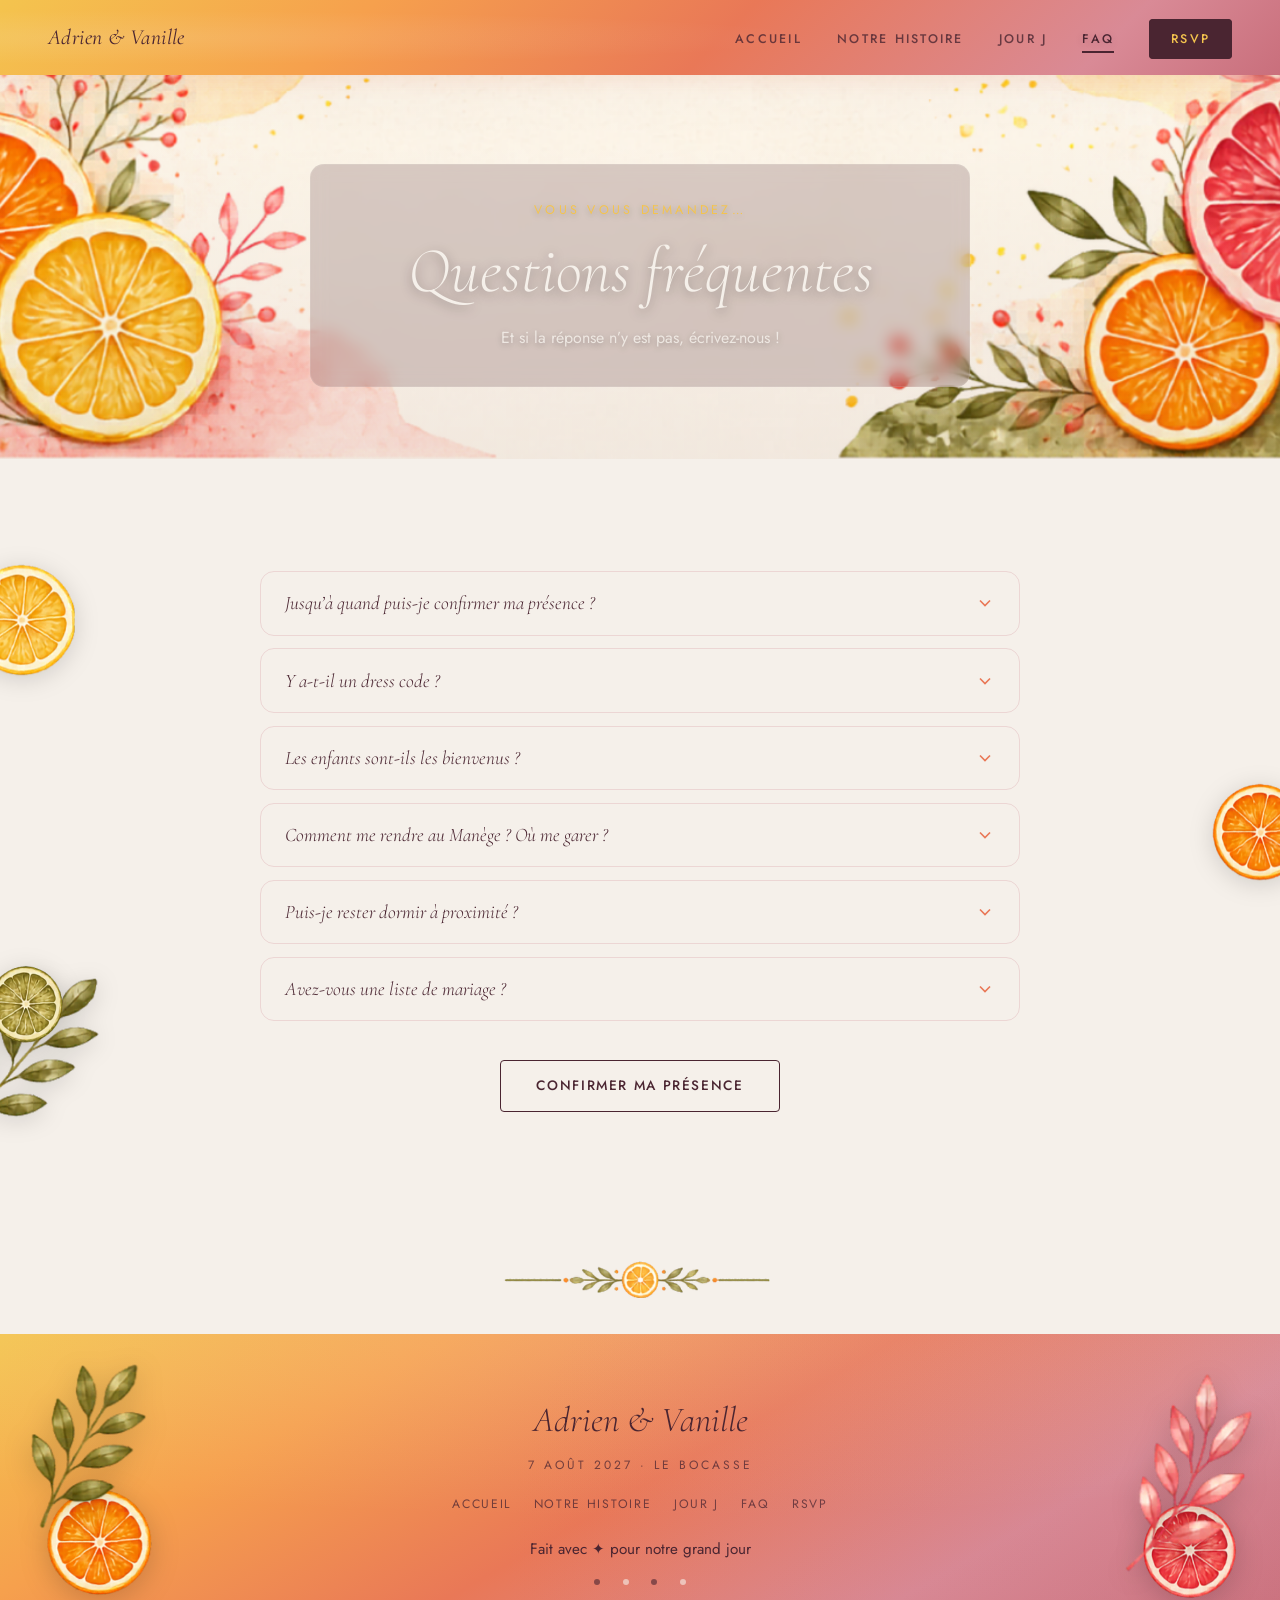
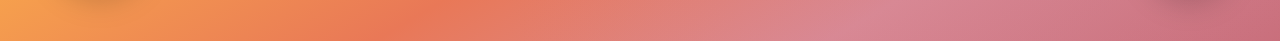
==== Front/HTML/faq.html @ df27eca5 "first commit" ====
<!DOCTYPE html>
<html lang="fr">
<head>
  <meta charset="UTF-8">
  <meta name="viewport" content="width=device-width, initial-scale=1.0">
  <title>FAQ — Adrien & Vanille</title>
  <meta name="description" content="Les réponses à vos questions sur le mariage d'Adrien & Vanille.">
  <link rel="icon" href="data:image/svg+xml,%3Csvg xmlns='http://www.w3.org/2000/svg' viewBox='0 0 32 32'%3E%3Ctext y='26' font-size='26'%3E%F0%9F%8D%8A%3C/text%3E%3C/svg%3E">
  <link rel="preconnect" href="https://fonts.googleapis.com">
  <link rel="preconnect" href="https://fonts.gstatic.com" crossorigin>
  <link href="https://fonts.googleapis.com/css2?family=Cormorant+Garamond:ital,wght@0,300;0,400;1,300;1,400;1,600&family=Jost:wght@300;400;500&display=swap" rel="stylesheet">
  <link rel="stylesheet" href="../CSS/style.css">
</head>
<body>

  <nav class="nav" id="nav">
    <a class="nav__brand" href="Index.html">Adrien <span class="amp">&amp;</span> Vanille</a>
    <ul class="nav__list">
      <li><a class="nav__link" href="Index.html">Accueil</a></li>
      <li><a class="nav__link" href="histoire.html">Notre histoire</a></li>
      <li><a class="nav__link" href="infos.html">Jour J</a></li>
      <li><a class="nav__link active" href="faq.html">FAQ</a></li>
      <li><a class="nav__link nav__cta" href="rsvp.html">RSVP</a></li>
    </ul>
    <button class="nav__hamburger" id="hamburger" aria-label="Menu" aria-expanded="false"><span></span><span></span><span></span></button>
  </nav>
  <ul class="nav__mobile" id="nav-mobile">
    <li><a class="nav__link" href="Index.html">Accueil</a></li>
    <li><a class="nav__link" href="histoire.html">Notre histoire</a></li>
    <li><a class="nav__link" href="infos.html">Jour J</a></li>
    <li><a class="nav__link" href="faq.html">FAQ</a></li>
    <li><a class="nav__link" href="rsvp.html">RSVP</a></li>
  </ul>

  <header class="pagehero">
    <div class="citrus-bg" aria-hidden="true">
      <div class="citrus citrus--1"></div><div class="citrus citrus--2"></div>
      <div class="citrus citrus--3"></div><div class="citrus citrus--4"></div><div class="citrus citrus--5"></div>
      <svg class="slice slice--a" viewBox="0 0 120 120" fill="none">
        <circle cx="60" cy="60" r="58" stroke="#F4C44E" stroke-width="2"/><circle cx="60" cy="60" r="40" stroke="#F4C44E" stroke-width="1.5" stroke-dasharray="4 4"/>
        <circle cx="60" cy="60" r="12" stroke="#F6A04D" stroke-width="2"/><line x1="60" y1="2" x2="60" y2="118" stroke="#F4C44E" stroke-width="1.5"/>
        <line x1="2" y1="60" x2="118" y2="60" stroke="#F4C44E" stroke-width="1.5"/>
      </svg>
      <svg class="slice slice--b" viewBox="0 0 100 100" fill="none">
        <circle cx="50" cy="50" r="48" stroke="#E97857" stroke-width="2"/><circle cx="50" cy="50" r="32" stroke="#E97857" stroke-width="1.5" stroke-dasharray="3 3"/>
        <circle cx="50" cy="50" r="10" stroke="#D98A96" stroke-width="2"/>
      </svg>
    </div>
    <div class="pagehero__inner">
      <span class="pagehero__eyebrow">Vous vous demandez…</span>
      <h1 class="pagehero__title">Questions fréquentes</h1>
      <p class="pagehero__lead">Et si la réponse n’y est pas, écrivez-nous !</p>
    </div>
  </header>

  <section class="section faq">
    <img class="deco-png deco-agrume-jaune-faq" data-speed="0.08" src="../../Backend/images/agrume-jaune.png" alt="" aria-hidden="true" loading="lazy">
    <img class="deco-png deco-faq-orange" data-speed="0.07" src="../../Backend/images/agrume-orange.png" alt="" aria-hidden="true" loading="lazy">
    <img class="deco-png sway deco-faq-branche-verte" data-speed="0.05" src="../../Backend/images/grande-branche-verte.png" alt="" aria-hidden="true" loading="lazy">
    <img class="deco-png deco-faq-vert" data-speed="0.09" src="../../Backend/images/agrume-vert.png" alt="" aria-hidden="true" loading="lazy">
    <div class="container">
      <div class="faq-list reveal">

        <div class="faq-item">
          <button class="faq-question" aria-expanded="false">Jusqu’à quand puis-je confirmer ma présence ?
            <svg class="faq-arrow" viewBox="0 0 24 24" fill="none" stroke="currentColor" stroke-width="2"><path d="m6 9 6 6 6-6"/></svg></button>
          <div class="faq-answer"><div class="faq-answer__inner">Merci de répondre via la page RSVP avant le <strong>1ᵉʳ mai 2027</strong>. Cela nous aide énormément pour le traiteur et le plan de table.</div></div>
        </div>

        <div class="faq-item">
          <button class="faq-question" aria-expanded="false">Y a-t-il un dress code ?
            <svg class="faq-arrow" viewBox="0 0 24 24" fill="none" stroke="currentColor" stroke-width="2"><path d="m6 9 6 6 6-6"/></svg></button>
          <div class="faq-answer"><div class="faq-answer__inner">Pas de dress code imposé : habillez-vous comme vous le sentez ! Une partie de la journée se passe en extérieur, donc pensez à des chaussures confortables.</div></div>
        </div>

        <div class="faq-item">
          <button class="faq-question" aria-expanded="false">Les enfants sont-ils les bienvenus ?
            <svg class="faq-arrow" viewBox="0 0 24 24" fill="none" stroke="currentColor" stroke-width="2"><path d="m6 9 6 6 6-6"/></svg></button>
          <div class="faq-answer"><div class="faq-answer__inner">Les enfants sont acceptés, mais nous conseillons aux parents de venir sans eux pour profiter pleinement de la journée — elle sera longue et la soirée se prolongera tard. C’est vous qui décidez : si vous les emmenez, indiquez simplement leur nombre dans le formulaire RSVP.</div></div>
        </div>

        <div class="faq-item">
          <button class="faq-question" aria-expanded="false">Comment me rendre au Manège ? Où me garer ?
            <svg class="faq-arrow" viewBox="0 0 24 24" fill="none" stroke="currentColor" stroke-width="2"><path d="m6 9 6 6 6-6"/></svg></button>
          <div class="faq-answer"><div class="faq-answer__inner">Le Manège se trouve au 321 route de Bosc-Grimont, Le Valmartin, 76690 Le Bocasse, à ~25 min de Rouen. À votre arrivée, empruntez bien l’entrée du Manège, sur la droite juste après le panneau de la grange. Parking gratuit sur place — plus de détails sur la page Jour J.</div></div>
        </div>

        <div class="faq-item">
          <button class="faq-question" aria-expanded="false">Puis-je rester dormir à proximité ?
            <svg class="faq-arrow" viewBox="0 0 24 24" fill="none" stroke="currentColor" stroke-width="2"><path d="m6 9 6 6 6-6"/></svg></button>
          <div class="faq-answer"><div class="faq-answer__inner">Oui. Nous présélectionnons plusieurs hébergements proches, à tous les budgets. La liste vous sera transmise après votre confirmation.</div></div>
        </div>

        <div class="faq-item">
          <button class="faq-question" aria-expanded="false">Avez-vous une liste de mariage ?
            <svg class="faq-arrow" viewBox="0 0 24 24" fill="none" stroke="currentColor" stroke-width="2"><path d="m6 9 6 6 6-6"/></svg></button>
          <div class="faq-answer"><div class="faq-answer__inner">Votre présence est notre plus beau cadeau. Pour celles et ceux qui souhaitent nous gâter, une urne sera présente le jour J — elle nous aidera à financer notre voyage de noces, dont la destination reste à choisir !</div></div>
        </div>

      </div>

      <div class="center reveal" style="margin-top:2.4rem">
        <a class="btn btn--dark" href="rsvp.html">Confirmer ma présence</a>
      </div>
    </div>
  </section>

    <div class="deco-separateur-wrap" aria-hidden="true">
    <img class="deco-separateur" src="../../Backend/images/separateur.png" alt="">
  </div>

  <footer class="footer">
    <img class="deco-png deco-agrume-orange-footer-left" data-speed="0.06" src="../../Backend/images/agrume-orange.png" alt="" aria-hidden="true" loading="lazy">
    <img class="deco-png deco-agrume-rose-footer-right" data-speed="0.05" src="../../Backend/images/agrume-rose.png" alt="" aria-hidden="true" loading="lazy">
    <img class="deco-png sway deco-branche-footer-left" data-speed="0.08" src="../../Backend/images/petite-branche-verte.png" alt="" aria-hidden="true" loading="lazy">
    <img class="deco-png sway deco-branche-footer-right" data-speed="0.07" src="../../Backend/images/petite-branche-rose.png" alt="" aria-hidden="true" loading="lazy">
    <img class="deco-png deco-agrume-footer-mid" data-speed="0.05" src="../../Backend/images/agrume-vert.png" alt="" aria-hidden="true" loading="lazy">
    <p class="footer__names">Adrien <span class="amp">&amp;</span> Vanille</p>
    <p class="footer__date">7 août 2027 · Le Bocasse</p>
    <nav class="footer__links">
      <a href="Index.html">Accueil</a><a href="histoire.html">Notre histoire</a>
      <a href="infos.html">Jour J</a>
      <a href="faq.html">FAQ</a><a href="rsvp.html">RSVP</a>
    </nav>
    <p class="footer__love">Fait avec ✦ pour notre grand jour</p>
    <div class="footer__citrus" aria-hidden="true"><span></span><span></span><span></span><span></span></div>
  </footer>
  <script src="../../Backend/js/script.js" defer></script>
</body>
</html>
---- Front/CSS/style.css ----
/* =========================================================
   ADRIEN & VANILLE — Été chic agrumes
   Cormorant Garamond (display) · Jost (texte)
   Palette : crème / or / orange / corail / rose / olive
   ========================================================= */

/* Placement des PNG décorateurs (doit être importé avant toute règle) */
@import url('placement-png-decorateurs.css');

:root{
  --creme:#F5F0EA;
  --creme-dark:#EDE5D8;
  --gold:#F4C44E;
  --gold-dark:#D4A030;
  --orange:#F6A04D;
  --coral:#E97857;
  --coral-dark:#D05E44;
  --rose:#D98A96;
  --rose-dark:#C96F7C;
  --berry-deep:#7E3A4E;   /* baie foncée (voiles, sections sombres) */
  --dark:#4A2531;         /* encre aubergine (famille baie) — texte */

  --font-display:'Cormorant Garamond', Georgia, serif;
  --font-body:'Jost', 'Helvetica Neue', sans-serif;

  --nav-h:84px;          /* hauteur réservée pour la nav fixe */
  --radius:4px;
  --radius-lg:14px;
  --shadow:0 8px 40px rgba(74,37,49,.1);
  --shadow-lg:0 20px 60px rgba(74,37,49,.16);
  --transition:0.3s cubic-bezier(0.4,0,0.2,1);
  --maxw:1100px;
}

*,*::before,*::after{box-sizing:border-box;margin:0;padding:0}
html{scroll-behavior:smooth;font-size:16px;overflow-x:hidden;max-width:100%}
body{font-family:var(--font-body);background:var(--creme);color:var(--dark);line-height:1.7;overflow-x:hidden}
img,iframe{max-width:100%;display:block}
a{color:inherit;text-decoration:none}
button{cursor:pointer;border:none;background:none;font-family:inherit}
input,select,textarea{font-family:var(--font-body);font-size:1rem;outline:none}
ul{list-style:none}
:focus-visible{outline:2px solid var(--coral);outline-offset:3px;border-radius:var(--radius)}
h1,h2,h3{font-family:var(--font-display);font-weight:300;line-height:1.15}

.container{width:100%;max-width:var(--maxw);margin:0 auto;padding:0 2rem}
.container--narrow{max-width:780px}

/* ── Boutons ── */
.btn{display:inline-flex;align-items:center;gap:.5rem;padding:.85rem 2.2rem;border-radius:var(--radius);
  font-family:var(--font-body);font-size:.85rem;font-weight:500;letter-spacing:.12em;text-transform:uppercase;transition:var(--transition)}
.btn--primary{background:var(--coral);color:var(--creme)}
.btn--primary:hover{background:var(--coral-dark);transform:translateY(-1px);box-shadow:0 6px 20px rgba(233,120,87,.4)}
.btn--ghost{border:1.5px solid currentColor;color:var(--creme)}
.btn--ghost:hover{background:rgba(255,255,255,.12);transform:translateY(-1px)}
.btn--dark{border:1.5px solid var(--dark);color:var(--dark)}
.btn--dark:hover{background:var(--dark);color:var(--creme)}
.btn[disabled]{opacity:.6;pointer-events:none}

/* ── Sections ── */
.section{padding:7rem 0;position:relative;background:var(--creme)}
.section.intro{background:linear-gradient(135deg, var(--creme) 0%, rgba(244,196,78,.04) 50%, var(--creme) 100%)}
.section.quicklinks{background:linear-gradient(180deg, var(--creme) 0%, rgba(246,160,77,.03) 50%, rgba(217,138,150,.02) 100%)}
.section__eyebrow{display:block;font-size:.75rem;font-weight:500;letter-spacing:.22em;text-transform:uppercase;color:var(--coral);text-align:center;margin-bottom:1rem;animation:fadeInUp .6s ease-out}
.section__eyebrow--light{color:var(--gold)}
.section__title{font-size:clamp(2rem,5vw,3.2rem);font-style:italic;text-align:center;color:var(--dark);animation:titleSlideIn .9s ease-out}
.section__title--light{color:var(--creme)}
.section__lead{text-align:center;max-width:620px;margin:1.2rem auto 0;color:rgba(74,37,49,.75);animation:fadeInUp .8s ease-out .15s both}
.section__lead--light{color:rgba(245,240,234,.8)}
.center{text-align:center}

.divider{display:flex;align-items:center;justify-content:center;gap:1rem;margin:1.5rem 0 3rem;color:var(--gold);font-size:1.2rem;animation:fadeInUp .7s ease-out .2s both}
.divider::before,.divider::after{content:'';flex:1;height:2px;max-width:120px;background:linear-gradient(90deg, var(--gold), var(--coral), transparent);opacity:.5}
.divider--light{color:var(--creme)}
.divider--light::before,.divider--light::after{background:linear-gradient(90deg, rgba(245,240,234,.6), transparent);opacity:1}

/* =========================================================
   NAVIGATION (commune à toutes les pages)
   ========================================================= */
.nav{position:fixed;top:0;left:0;right:0;z-index:50;padding:1.2rem 3rem;overflow:hidden;
  display:flex;align-items:center;justify-content:space-between;transition:var(--transition);
  background:linear-gradient(135deg, var(--gold) 0%, var(--orange) 28%, var(--coral) 56%, var(--rose) 85%, var(--rose-dark) 100%);
  box-shadow:0 4px 20px rgba(233,120,87,.15)}
.nav::before{content:'';position:absolute;inset:0;background:radial-gradient(ellipse 120% 80% at 10% 50%, rgba(245,240,234,.12) 0%, transparent 45%);pointer-events:none;z-index:-1}
.nav.scrolled{box-shadow:0 12px 40px rgba(233,120,87,.25);padding-top:.9rem;padding-bottom:.9rem}
.nav__brand{font-family:var(--font-display);font-style:italic;font-size:1.35rem;color:var(--dark);letter-spacing:.02em;position:relative;z-index:2}
.nav__brand .amp{color:var(--dark)}
.nav__list{display:flex;gap:2.2rem;position:relative;z-index:2}
.nav__link{font-size:.78rem;font-weight:500;letter-spacing:.18em;text-transform:uppercase;color:rgba(74,37,49,.8);transition:color var(--transition),text-shadow var(--transition);position:relative}
.nav__link:hover,.nav__link.active{color:var(--dark);text-shadow:0 2px 8px rgba(74,37,49,.15)}
.nav__cta{background:var(--dark);border:1.5px solid var(--dark);color:var(--gold);padding:.6rem 1.3rem;border-radius:var(--radius);font-weight:500;transition:all var(--transition)}
.nav__cta:hover{background:transparent;border-color:var(--dark);color:var(--dark);transform:scale(1.05)}
/* Le CTA garde toujours son texte doré, même sur la page active (corrige le texte invisible) */
.nav__cta.active,.nav__link.active.nav__cta{background:var(--dark);color:var(--gold);border-color:var(--gold);text-shadow:none}
.nav__cta.active:hover{background:transparent;color:var(--dark);border-color:var(--dark)}

.nav__hamburger{display:none;flex-direction:column;gap:5px;padding:.5rem;z-index:60}
.nav__hamburger span{display:block;width:24px;height:1.6px;background:var(--dark);transition:var(--transition)}
.nav__hamburger.open span:nth-child(1){transform:translateY(6.6px) rotate(45deg)}
.nav__hamburger.open span:nth-child(2){opacity:0}
.nav__hamburger.open span:nth-child(3){transform:translateY(-6.6px) rotate(-45deg)}
.nav__mobile{display:none;position:fixed;inset:0;background:linear-gradient(150deg,var(--orange) 0%,var(--coral) 40%,var(--rose) 72%,var(--berry-deep) 100%);z-index:55;
  flex-direction:column;align-items:center;justify-content:center;gap:2.2rem}
.nav__mobile.open{display:flex}
.nav__mobile .nav__link{font-size:1.05rem;letter-spacing:.25em;color:var(--dark)}
.nav__mobile .nav__link:hover{color:var(--creme)}

@media(max-width:860px){
  .nav{padding:1.1rem 1.4rem}
  .nav__list{display:none}
  .nav__hamburger{display:flex}
}

/* =========================================================
   AGRUMES FLOTTANTS (décor des bandeaux sombres)
   ========================================================= */
.citrus-bg{position:absolute;inset:0;z-index:1;pointer-events:none;overflow:hidden}
.citrus{position:absolute;border-radius:50%;opacity:.09;filter:blur(.5px)}
.citrus--1{width:420px;height:420px;top:-130px;right:-90px;background:var(--gold);animation:floatC 9s ease-in-out infinite}
.citrus--2{width:320px;height:320px;bottom:-80px;left:-80px;background:var(--orange);animation:floatC 12s ease-in-out infinite 2s}
.citrus--3{width:220px;height:220px;top:22%;right:9%;background:var(--coral);animation:floatC 10s ease-in-out infinite 1s}
.citrus--4{width:180px;height:180px;bottom:24%;right:24%;background:var(--rose);animation:floatC 8s ease-in-out infinite 3s}
.citrus--5{width:270px;height:270px;top:55%;left:13%;background:var(--gold);animation:floatC 11s ease-in-out infinite 1.5s}
.citrus--6{width:160px;height:160px;top:8%;left:22%;background:var(--orange);animation:floatC 13s ease-in-out infinite 2.3s}
.citrus--7{width:200px;height:200px;bottom:12%;right:15%;background:var(--coral);animation:floatC 10.5s ease-in-out infinite .8s}
.citrus--8{width:140px;height:140px;top:45%;right:6%;background:var(--rose);animation:floatC 9s ease-in-out infinite 2.8s}
.slice{position:absolute;z-index:2;pointer-events:none}
.slice--a{top:14%;left:5%;width:130px;opacity:.14;animation:floatC 14s ease-in-out infinite .5s}
.slice--b{bottom:16%;right:6%;width:95px;opacity:.12;animation:floatC 11s ease-in-out infinite 2.5s}
.slice--c{top:60%;right:3%;width:110px;opacity:.11;animation:floatC 12.5s ease-in-out infinite 1.2s}
.slice--d{bottom:35%;left:2%;width:85px;opacity:.1;animation:floatC 13s ease-in-out infinite 3s}
@keyframes floatC{0%,100%{transform:translateY(0) rotate(0)}50%{transform:translateY(-14px) rotate(3deg)}}

/* =========================================================
   HERO (accueil) + bandeau de page (pages internes)
   ========================================================= */
.hero{position:relative;min-height:500px;display:flex;flex-direction:column;align-items:center;justify-content:center;overflow:hidden;text-align:center;
  background-color:#FCF4E8;
  background-image:url('../../Backend/images/bandeau.png');
  background-repeat:no-repeat;
  background-size:100% auto;
  background-position:center bottom;
  background-origin:border-box;
  padding-top:calc(var(--nav-h) + 10px);padding-bottom:0}
.hero__photo,.pagehero__photo{display:none}
/* Voile très léger et uniforme pour la lisibilité (plus de "cercle") */
.hero::after,.pagehero::after{content:'';position:absolute;inset:0;z-index:2;pointer-events:none;
  background:linear-gradient(180deg,rgba(74,37,49,.04) 0%,rgba(74,37,49,0) 30%,rgba(74,37,49,.06) 100%)}
.hero .citrus-bg,.pagehero .citrus-bg{z-index:3;display:none}
.hero__content{position:relative;z-index:5;color:var(--creme);display:flex;flex-direction:column;align-items:center;gap:.8rem;padding:2.4rem 2.4rem;animation:heroIn 1.4s ease both;background:linear-gradient(160deg,rgba(126,58,78,.34) 0%,rgba(74,37,49,.30) 100%);backdrop-filter:blur(12px);border-radius:var(--radius-lg);border:1.5px solid rgba(245,240,234,.28);max-width:620px;box-shadow:0 18px 50px rgba(74,37,49,.30)}
.hero__eyebrow{font-size:.88rem;letter-spacing:.28em;text-transform:uppercase;color:var(--gold);animation:heroIn 1.4s ease .2s both;text-shadow:0 2px 8px rgba(0,0,0,.3)}
.hero__names{display:flex;flex-direction:column;align-items:center;gap:.1rem;animation:heroIn 1.4s ease .4s both}
.hero__name{font-family:var(--font-display);font-size:clamp(3rem,9vw,6rem);font-style:italic;font-weight:300;line-height:1;color:var(--creme);letter-spacing:-.01em;text-shadow:0 4px 16px rgba(0,0,0,.4)}
.hero__amp{font-family:var(--font-display);font-size:clamp(1.3rem,3.4vw,2rem);font-style:italic;color:var(--gold);margin:-.2rem 0;text-shadow:0 2px 6px rgba(0,0,0,.3)}
.hero__location{font-size:.95rem;font-weight:300;letter-spacing:.12em;color:rgba(245,240,234,.9);animation:heroIn 1.4s ease .6s both;text-shadow:0 2px 6px rgba(0,0,0,.3)}
.hero__content .btn{margin-top:.8rem;animation:heroIn 1.4s ease .8s both}
@keyframes heroIn{from{opacity:0;transform:translateY(30px)}to{opacity:1;transform:translateY(0)}}
.hero__scroll{position:absolute;bottom:2.4rem;left:50%;transform:translateX(-50%);z-index:5}
.hero__scroll span{display:block;width:1px;height:60px;margin:0 auto;background:linear-gradient(to bottom,transparent,rgba(244,196,78,.6));animation:scrollLine 2s ease-in-out infinite;box-shadow:0 0 12px rgba(244,196,78,.4)}
@keyframes scrollLine{0%,100%{opacity:0;transform:scaleY(0);transform-origin:top}50%{opacity:1;transform:scaleY(1)}}

/* Bandeau de page (interne) */
.pagehero{position:relative;overflow:hidden;text-align:center;padding:calc(var(--nav-h) + 5rem) 2rem 4.5rem;color:var(--creme);
  background-color:#FCF4E8;
  background-image:url('../../Backend/images/bandeau.png');
  background-repeat:no-repeat;
  background-size:cover;
  background-position:center}
.pagehero__photo{display:none}
.pagehero__inner{position:relative;z-index:5;background:rgba(74,37,49,.2);backdrop-filter:blur(8px);padding:2.2rem 2rem;border-radius:var(--radius-lg);border:1px solid rgba(245,240,234,.12);max-width:660px;margin:0 auto}
.pagehero__eyebrow{font-size:.78rem;letter-spacing:.26em;text-transform:uppercase;color:var(--gold);margin-bottom:.8rem;display:block;text-shadow:0 2px 6px rgba(0,0,0,.25)}
.pagehero__title{font-size:clamp(2.4rem,7vw,4rem);font-style:italic;color:var(--creme);text-shadow:0 3px 12px rgba(0,0,0,.35)}
.pagehero__lead{max-width:560px;margin:1rem auto 0;color:rgba(245,240,234,.85);font-size:1rem;text-shadow:0 2px 6px rgba(0,0,0,.25)}

/* =========================================================
   COMPTE À REBOURS
   ========================================================= */
.countdown-section{background:var(--creme-dark);padding:3rem 0;border-top:1px solid rgba(201,111,124,.15);border-bottom:1px solid rgba(201,111,124,.15)}
.countdown{display:flex;align-items:center;justify-content:center;gap:2.5rem;flex-wrap:wrap}
.countdown__unit{text-align:center;min-width:64px}
.countdown__num{display:block;font-family:var(--font-display);font-size:clamp(2.5rem,6vw,4rem);font-weight:300;font-style:italic;color:var(--coral);line-height:1}
.countdown__label{font-size:.7rem;letter-spacing:.22em;text-transform:uppercase;color:var(--dark)}
.countdown__sep{font-family:var(--font-display);font-size:2rem;color:var(--gold);opacity:.5}

/* =========================================================
   INTRO ACCUEIL
   ========================================================= */
.intro{background:var(--creme)}
.intro__grid{display:grid;grid-template-columns:1fr 1fr;gap:4rem;align-items:center}
.intro__photo{aspect-ratio:4/5;border-radius:var(--radius-lg);overflow:hidden;background:var(--creme-dark);box-shadow:var(--shadow)}
.intro__photo img{width:100%;height:100%;object-fit:cover}
.intro__text p{margin-bottom:1rem;color:rgba(74,37,49,.78)}
@media(max-width:768px){.intro__grid{grid-template-columns:1fr;gap:2.2rem}.intro__photo{order:-1;max-width:360px;margin:0 auto}}

/* Cartes d'accès rapide (accueil) */
.quicklinks{background:linear-gradient(135deg, rgba(244,196,78,.08) 0%, rgba(246,160,77,.04) 50%, var(--creme-dark) 100%)}
.quicklinks__grid{display:grid;grid-template-columns:repeat(auto-fit,minmax(220px,1fr));gap:1.4rem;margin-top:2rem}
.quicklink{position:relative;display:block;border-radius:var(--radius-lg);overflow:hidden;min-height:280px;color:var(--creme);
  display:flex;flex-direction:column;justify-content:flex-end;padding:1.8rem;transition:all .5s cubic-bezier(.2,.8,.2,1);box-shadow:0 10px 30px rgba(233,120,87,.15);border:1.5px solid rgba(244,196,78,.2)}
.quicklink::before{content:'';position:absolute;inset:0;background:linear-gradient(135deg,var(--orange) 0%,var(--coral) 50%,var(--rose) 100%);opacity:1;transition:opacity .5s;z-index:0}
.quicklink--coral::before{background:linear-gradient(135deg,var(--coral) 0%,var(--rose) 50%,var(--berry-deep) 100%)}
.quicklink--gold::before{background:linear-gradient(135deg,var(--gold) 0%,var(--orange) 50%,var(--coral) 100%)}
.quicklink img{position:absolute;inset:0;width:100%;height:100%;object-fit:cover;z-index:1;transition:transform .6s ease}
.quicklink::after{content:'';position:absolute;inset:0;z-index:2;background:linear-gradient(180deg,rgba(74,37,49,.15) 0%,rgba(74,37,49,.25) 40%,rgba(74,37,49,.88) 100%)}
.quicklink>*{position:relative;z-index:3}
.quicklink:hover{transform:translateY(-8px) scale(1.02);box-shadow:0 20px 50px rgba(233,120,87,.3);border-color:rgba(244,196,78,.4)}
.quicklink:hover img{transform:scale(1.08)}
.quicklink:hover::before{opacity:1}
.quicklink h3{font-style:italic;font-size:1.55rem;color:var(--creme);transition:text-shadow .3s}
.quicklink:hover h3{text-shadow:0 4px 12px rgba(233,120,87,.4)}
.quicklink span{font-size:.72rem;letter-spacing:.18em;text-transform:uppercase;color:var(--gold);margin-top:.5rem;font-weight:500;transition:color .3s}
.quicklink:hover span{color:#F5F0EA}

/* =========================================================
   NOTRE HISTOIRE — timeline
   ========================================================= */
.story{background:var(--creme)}
.timeline{display:flex;flex-direction:column;gap:3rem;margin-top:1rem;max-width:780px;margin-inline:auto}
.timeline__item{display:grid;grid-template-columns:140px 1fr;gap:1.6rem;align-items:start}
.timeline__date{font-size:.78rem;letter-spacing:.12em;text-transform:uppercase;color:var(--rose-dark);padding-top:.4rem;text-align:right;font-weight:500}
.timeline__event{font-family:var(--font-display);font-size:1.6rem;font-style:italic;font-weight:300;color:var(--dark);margin-bottom:.4rem}
.timeline__text{font-size:.95rem;color:rgba(74,37,49,.75);line-height:1.8}
.timeline__media{margin-top:1rem;border-radius:var(--radius-lg);overflow:hidden;aspect-ratio:4/3;background:var(--creme-dark)}
.timeline__media img{width:100%;height:100%;object-fit:contain;transition:transform .5s}
.timeline__media:hover img{transform:scale(1.04)}
@media(max-width:768px){.timeline__item{grid-template-columns:1fr;gap:.4rem}.timeline__date{text-align:left}}

/* =========================================================
   JOUR J — cartes (fond olive sombre)
   ========================================================= */
.details{background:var(--berry-deep);overflow:hidden}
.details::before{content:'';position:absolute;inset:0;pointer-events:none;
  background:
    radial-gradient(ellipse 70% 60% at 10% 90%,rgba(233,120,87,.25) 0%,transparent 55%),
    radial-gradient(ellipse 60% 50% at 90% 10%,rgba(244,196,78,.15) 0%,transparent 50%)}
.details>.container{position:relative;z-index:2}
.cards{display:grid;grid-template-columns:repeat(auto-fit,minmax(240px,1fr));gap:1.5rem;margin-top:.5rem}
.card{background:rgba(245,240,234,.07);border:1px solid rgba(244,196,78,.2);border-radius:var(--radius-lg);padding:2rem 1.6rem;transition:var(--transition);backdrop-filter:blur(4px)}
.card:hover{background:rgba(245,240,234,.1);border-color:rgba(244,196,78,.35);transform:translateY(-3px);box-shadow:var(--shadow)}
.card__icon{width:40px;height:40px;margin-bottom:1.2rem;color:var(--gold)}
.card__title{font-family:var(--font-display);font-size:1.4rem;font-style:italic;font-weight:300;color:var(--creme);margin-bottom:.6rem}
.card__body{font-size:.98rem;color:rgba(245,240,234,.85);margin-bottom:.3rem}
.card__sub{font-size:.84rem;color:rgba(245,240,234,.55);line-height:1.6}

/* =========================================================
   PROGRAMME — frise horaire
   ========================================================= */
.programme{background:var(--creme)}
.schedule{position:relative;max-width:560px;margin:0 auto;padding-left:120px}
.schedule::before{content:'';position:absolute;left:90px;top:0;bottom:0;width:1px;background:linear-gradient(to bottom,transparent,var(--gold),transparent)}
.schedule__item{position:relative;padding:0 0 2.4rem 2.4rem}
.schedule__item:last-child{padding-bottom:0}
.schedule__item::before{content:'';position:absolute;left:calc(-0.5rem - 1px);top:.4rem;width:10px;height:10px;border-radius:50%;background:var(--coral);border:2px solid var(--creme);box-shadow:0 0 0 3px rgba(233,120,87,.25)}
.schedule__time{position:absolute;left:-120px;top:.1rem;font-size:.78rem;letter-spacing:.1em;color:var(--rose-dark);font-weight:500;white-space:nowrap}
.schedule__event{font-family:var(--font-display);font-size:1.3rem;font-style:italic;font-weight:300;color:var(--dark);margin-bottom:.2rem}
.schedule__place{font-size:.85rem;color:rgba(74,37,49,.6)}
@media(max-width:768px){.schedule{padding-left:84px}.schedule::before{left:60px}.schedule__item{padding-left:1.8rem}.schedule__time{left:-84px;font-size:.72rem}}

/* Lieu / accès */
.venue{display:grid;grid-template-columns:1fr 1fr;gap:3rem;align-items:center;margin-top:3.5rem}
.venue__photo{aspect-ratio:5/4;border-radius:var(--radius-lg);overflow:hidden;background:var(--creme-dark);box-shadow:var(--shadow)}
.venue__photo img{width:100%;height:100%;object-fit:cover}
.venue__map{aspect-ratio:5/4}
.venue__map iframe{width:100%;height:100%;border:0;display:block}
.venue ul{margin:1.2rem 0;display:grid;gap:.6rem;color:rgba(74,37,49,.75)}
@media(max-width:768px){.venue{grid-template-columns:1fr;gap:2rem}}

/* =========================================================
   GALERIE
   ========================================================= */
.galerie{background:var(--creme-dark)}
.gallery-grid{display:grid;grid-template-columns:repeat(3,1fr);gap:1rem;margin-top:1rem}
.gallery-grid__item{border-radius:var(--radius-lg);overflow:hidden;background:var(--creme);position:relative;cursor:zoom-in}
.gallery-grid__item:nth-child(1){grid-column:span 2;aspect-ratio:16/8}
.gallery-grid__item:nth-child(2){aspect-ratio:1}
.gallery-grid__item:nth-child(3){aspect-ratio:1}
.gallery-grid__item:nth-child(4){aspect-ratio:1}
.gallery-grid__item:nth-child(5){grid-column:span 2;aspect-ratio:16/8}
.gallery-grid__item:nth-child(6){aspect-ratio:1}
.gallery-grid__item:nth-child(7){aspect-ratio:1}
.gallery-grid__item:nth-child(8){grid-column:span 2;aspect-ratio:16/8}
.gallery-grid__item:nth-child(9){aspect-ratio:1}
.gallery-grid__item img{width:100%;height:100%;object-fit:cover;transition:transform .5s ease}
.gallery-grid__item:hover img{transform:scale(1.04)}
@media(max-width:768px){.gallery-grid{grid-template-columns:1fr 1fr}.gallery-grid__item:nth-child(1),.gallery-grid__item:nth-child(5),.gallery-grid__item:nth-child(8){grid-column:span 2;aspect-ratio:16/8}}
@media(max-width:480px){.gallery-grid{grid-template-columns:1fr}.gallery-grid__item{aspect-ratio:4/3!important;grid-column:1!important}}

/* Lightbox */
.lightbox{position:fixed;inset:0;z-index:2000;background:rgba(38,40,23,.95);display:none;place-items:center;padding:2rem;backdrop-filter:blur(4px)}
.lightbox.open{display:grid}
.lightbox img{max-width:90vw;max-height:84vh;border-radius:var(--radius-lg);box-shadow:0 30px 80px rgba(0,0,0,.5);animation:zoomIn .35s ease}
@keyframes zoomIn{from{opacity:0;transform:scale(.93)}to{opacity:1;transform:scale(1)}}
.lb-btn{position:fixed;top:50%;transform:translateY(-50%);color:var(--gold);font-size:2.6rem;padding:.4rem 1rem;opacity:.85;transition:.2s}
.lb-btn:hover{opacity:1}
.lb-prev{left:1rem}.lb-next{right:1rem}
.lb-close{position:fixed;top:1.2rem;right:1.4rem;color:var(--creme);font-size:2.2rem;opacity:.85}
.lb-close:hover{opacity:1}

/* =========================================================
   RSVP (fond sombre)
   ========================================================= */
.rsvp-section{background:var(--berry-deep);position:relative;overflow:hidden}
.rsvp-section::before{content:'';position:absolute;inset:0;pointer-events:none;
  background:
    radial-gradient(ellipse 80% 60% at 5% 95%,rgba(217,138,150,.2) 0%,transparent 55%),
    radial-gradient(ellipse 60% 50% at 95% 5%,rgba(246,160,77,.15) 0%,transparent 55%)}
.rsvp-section>.container{position:relative;z-index:2}
.rsvp-hint{text-align:center;color:rgba(245,240,234,.6);font-size:.95rem;margin-bottom:2.5rem}
.rsvp-hint strong{color:var(--gold);font-weight:500}
.form-wrapper{max-width:680px;margin:0 auto;background:rgba(245,240,234,.08);border:1.5px solid rgba(244,196,78,.35);border-radius:var(--radius-lg);padding:2.5rem;backdrop-filter:blur(10px);box-shadow:0 8px 24px rgba(74,37,49,.15)}
.form-row{display:grid;grid-template-columns:1fr 1fr;gap:1.2rem}
.form-group{display:flex;flex-direction:column;gap:.5rem;margin-bottom:1.2rem}
.form-wrapper label{font-size:.78rem;font-weight:600;letter-spacing:.1em;text-transform:uppercase;color:rgba(245,240,234,.85)}
.form-wrapper label .req{color:var(--coral)}
.form-wrapper input[type=text],.form-wrapper input[type=email],.form-wrapper input[type=number],.form-wrapper select,.form-wrapper textarea{
  width:100%;padding:.85rem 1rem;border:1px solid rgba(244,196,78,.2);border-radius:var(--radius);background:rgba(245,240,234,.06);color:var(--creme);transition:var(--transition)}
.form-wrapper input::placeholder,.form-wrapper textarea::placeholder{color:rgba(245,240,234,.28)}
.form-wrapper input:focus,.form-wrapper select:focus,.form-wrapper textarea:focus{border-color:rgba(244,196,78,.5);background:rgba(245,240,234,.09)}
.form-wrapper select{cursor:pointer;appearance:none;
  background-image:url("data:image/svg+xml,%3Csvg xmlns='http://www.w3.org/2000/svg' width='12' height='8' viewBox='0 0 12 8'%3E%3Cpath d='M1 1l5 5 5-5' stroke='%23F4C44E' stroke-width='1.5' fill='none' stroke-linecap='round'/%3E%3C/svg%3E");
  background-repeat:no-repeat;background-position:right 1rem center;padding-right:2.5rem}
.form-wrapper select option{background:#4A2531;color:var(--creme)}
.form-wrapper textarea{resize:vertical;min-height:120px}
.radio-group{display:flex;gap:1.5rem;flex-wrap:wrap}
.radio-label{display:flex;align-items:center;gap:.7rem;cursor:pointer;color:var(--creme);font-size:.95rem;position:relative}
.radio-label input[type=radio]{position:absolute;opacity:0;width:0;height:0}
.radio-custom{width:18px;height:18px;border:1.5px solid rgba(244,196,78,.35);border-radius:50%;flex-shrink:0;position:relative;transition:border-color var(--transition)}
.radio-custom::after{content:'';position:absolute;inset:3px;border-radius:50%;background:var(--coral);transform:scale(0);transition:transform var(--transition)}
.radio-label input[type=radio]:checked ~ .radio-custom{border-color:var(--coral)}
.radio-label input[type=radio]:checked ~ .radio-custom::after{transform:scale(1)}
.hp{position:absolute;left:-9999px}
.form-msg{display:none;padding:1.1rem 1.4rem;border-radius:var(--radius);margin-bottom:1.4rem;font-size:.92rem}
.form-msg.err{display:block;background:rgba(201,111,124,.15);border:1px solid rgba(201,111,124,.4);color:var(--rose)}
#submit-btn{width:100%;justify-content:center;margin-top:.5rem;padding:1rem 2rem;font-size:.88rem}
.form-success{display:none;text-align:center;padding:1rem 0}
.form-success.show{display:block;animation:zoomIn .4s ease}
.form-success .badge{width:70px;height:70px;border-radius:50%;background:rgba(246,160,77,.28);border:1px solid rgba(244,196,78,.6);color:var(--creme);display:grid;place-items:center;margin:0 auto 1.2rem}
.form-success .badge svg{width:34px;height:34px}
.form-success h3{font-size:1.8rem;font-style:italic;color:var(--creme)}
.form-success p{color:rgba(245,240,234,.7);margin:.8rem auto 0;max-width:420px}
@media(max-width:560px){.form-row{grid-template-columns:1fr}.form-wrapper{padding:1.8rem 1.3rem}.radio-group{flex-direction:column;gap:1rem}}

/* Noms des invités (dynamiques selon les nombres sélectionnés) */
.guest-block{margin-bottom:1.4rem;padding:1.1rem 1.2rem;border:1px dashed rgba(244,196,78,.30);border-radius:var(--radius);background:rgba(245,240,234,.04)}
.guest-block[hidden]{display:none}
.guest-block__label{display:block;font-size:.78rem;font-weight:600;letter-spacing:.1em;text-transform:uppercase;color:rgba(245,240,234,.85);margin-bottom:.7rem}
.guest-fields{display:grid;grid-template-columns:1fr 1fr;gap:.7rem .9rem}
.guest-fields input[type=text]{margin:0}
@media(max-width:560px){.guest-fields{grid-template-columns:1fr}}

/* =========================================================
   FAQ
   ========================================================= */
.faq{background:var(--creme)}
.faq-list{max-width:760px;margin:0 auto;display:flex;flex-direction:column;gap:.8rem}
.faq-item{border:1px solid rgba(201,111,124,.2);border-radius:var(--radius-lg);overflow:hidden}
.faq-question{width:100%;text-align:left;padding:1.2rem 1.5rem;display:flex;justify-content:space-between;align-items:center;gap:1rem;
  font-family:var(--font-display);font-size:1.2rem;font-style:italic;font-weight:300;color:var(--dark);background:transparent;transition:background var(--transition)}
.faq-question:hover{background:rgba(201,111,124,.05)}
.faq-question.open{background:rgba(244,196,78,.08);color:var(--coral)}
.faq-arrow{width:20px;height:20px;flex-shrink:0;transition:transform var(--transition);color:var(--coral)}
.faq-question.open .faq-arrow{transform:rotate(180deg)}
.faq-answer{max-height:0;overflow:hidden;transition:max-height .35s ease}
.faq-answer.open{max-height:400px}
.faq-answer__inner{padding:0 1.5rem 1.2rem;font-size:.95rem;color:rgba(74,37,49,.75);line-height:1.8}

/* =========================================================
   FOOTER
   ========================================================= */
.footer{background:linear-gradient(150deg, var(--gold) 0%, var(--orange) 25%, var(--coral) 50%, var(--rose) 75%, var(--rose-dark) 100%);text-align:center;padding:3.5rem 1rem;border-top:none;position:relative;overflow:hidden}
.footer::before{content:'';position:absolute;inset:0;background:radial-gradient(ellipse 150% 100% at 50% 0%, rgba(245,240,234,.15) 0%, transparent 60%);pointer-events:none}
.footer::after{content:'';position:absolute;inset:0;background:radial-gradient(circle at 80% 80%, rgba(201,111,124,.1) 0%, transparent 50%);pointer-events:none}
.footer__names{font-family:var(--font-display);font-size:2.2rem;font-style:italic;font-weight:300;color:var(--dark);margin-bottom:.3rem;position:relative;z-index:2}
.footer__names .amp{color:var(--dark)}
.footer__date{font-size:.75rem;letter-spacing:.25em;text-transform:uppercase;color:rgba(74,37,49,.75);margin-bottom:1.2rem;position:relative;z-index:2}
.footer__links{display:flex;gap:1.4rem;justify-content:center;flex-wrap:wrap;margin-bottom:1.4rem;position:relative;z-index:2}
.footer__links a{font-size:.76rem;letter-spacing:.14em;text-transform:uppercase;color:rgba(74,37,49,.75);transition:color var(--transition),transform var(--transition)}
.footer__links a:hover{color:var(--dark);transform:translateY(-2px)}
.footer__love{font-size:.95rem;color:var(--dark);position:relative;z-index:2}
.footer__citrus{display:flex;justify-content:center;gap:1.4rem;margin-top:1rem;opacity:.6;position:relative;z-index:2}
.footer__citrus span{width:6px;height:6px;border-radius:50%;background:var(--dark);transition:transform var(--transition)}
.footer__citrus span:nth-child(2){background:var(--creme)}
.footer__citrus span:nth-child(3){background:var(--dark)}
.footer__citrus span:nth-child(4){background:var(--creme)}
.footer__citrus span:hover{transform:scale(1.4)}

/* =========================================================
   RÉVÉLATION au défilement
   ========================================================= */
.reveal{opacity:0;transform:translateY(26px);transition:opacity .8s ease,transform .8s cubic-bezier(.2,.8,.2,1)}
.reveal.in{opacity:1;transform:none;animation:revealIn .8s ease-out forwards}
.reveal.d1{transition-delay:.1s}.reveal.d2{transition-delay:.2s}.reveal.d3{transition-delay:.3s}
.reveal--l{transform:translateX(-44px)}
.reveal--r{transform:translateX(44px)}
.reveal--zoom{transform:scale(.9)}

@keyframes revealIn{
  0%{opacity:0;transform:translateY(26px)}
  50%{opacity:.7}
  100%{opacity:1;transform:none}
}

/* ── Animations texte au scroll ── */
.section__title{animation:titleSlideIn .9s ease-out forwards}
.section__lead{animation:fadeInUp .8s ease-out .15s forwards;opacity:0}
.quicklink{animation:cardPop .6s cubic-bezier(.34,.1,.68,.55) forwards;opacity:0}
.quicklink:nth-child(1){animation-delay:.1s}
.quicklink:nth-child(2){animation-delay:.25s}
.quicklink:nth-child(3){animation-delay:.4s}
.quicklink:nth-child(4){animation-delay:.55s}

@keyframes titleSlideIn{
  0%{opacity:0;transform:translateY(40px) scaleY(.95)}
  70%{opacity:1}
  100%{opacity:1;transform:translateY(0) scaleY(1)}
}

@keyframes fadeInUp{
  0%{opacity:0;transform:translateY(30px)}
  100%{opacity:1;transform:translateY(0)}
}

@keyframes cardPop{
  0%{opacity:0;transform:translateY(30px) scale(.92)}
  60%{transform:translateY(-5px) scale(1.02)}
  100%{opacity:1;transform:translateY(0) scale(1)}
}

/* Pulsing des éléments au hover */
.btn{transition:all var(--transition),box-shadow .3s ease}
.btn:active{transform:scale(.98)!important}

/* Soulignement animé */
.section__lead::before{content:'';display:block;height:2px;background:linear-gradient(90deg,var(--gold),var(--coral),transparent);margin:1rem auto 0;width:60px;opacity:0;animation:lineGrow .7s ease .4s forwards}

@keyframes lineGrow{
  0%{width:0;opacity:0}
  100%{width:60px;opacity:.4}
}

/* Pop des chiffres du compte à rebours */
.countdown__num.pop{animation:cdpop .5s ease}
@keyframes cdpop{0%{transform:translateY(7px) scale(.82);opacity:.35}55%{transform:translateY(-3px) scale(1.07)}100%{transform:none;opacity:1}}

/* Soulignement animé des liens de navigation */
.nav__link{position:relative}
.nav__link:not(.nav__cta)::after{content:'';position:absolute;left:50%;right:50%;bottom:-5px;height:1.5px;background:var(--dark);transition:left .3s,right .3s}
.nav__link:not(.nav__cta):hover::after,.nav__link.active:not(.nav__cta)::after{left:0;right:0}

/* Barre de progression de défilement */
.scroll-progress{position:absolute;left:0;bottom:0;height:3px;width:0;z-index:3;background:linear-gradient(90deg,var(--gold),var(--coral),var(--rose),var(--berry-deep))}
/* Séparateur agrumes inline (sous les titres de section) */
.section-sep{display:block;width:100%;max-width:240px;height:auto;margin:1.2rem auto 2rem;opacity:.9;animation:fadeInUp .8s ease-out}

@media(prefers-reduced-motion:reduce){.hero__photo,.pagehero__photo{animation:none!important}}
@media(prefers-reduced-motion:reduce){*{animation:none!important;transition:none!important}.reveal{opacity:1;transform:none}}
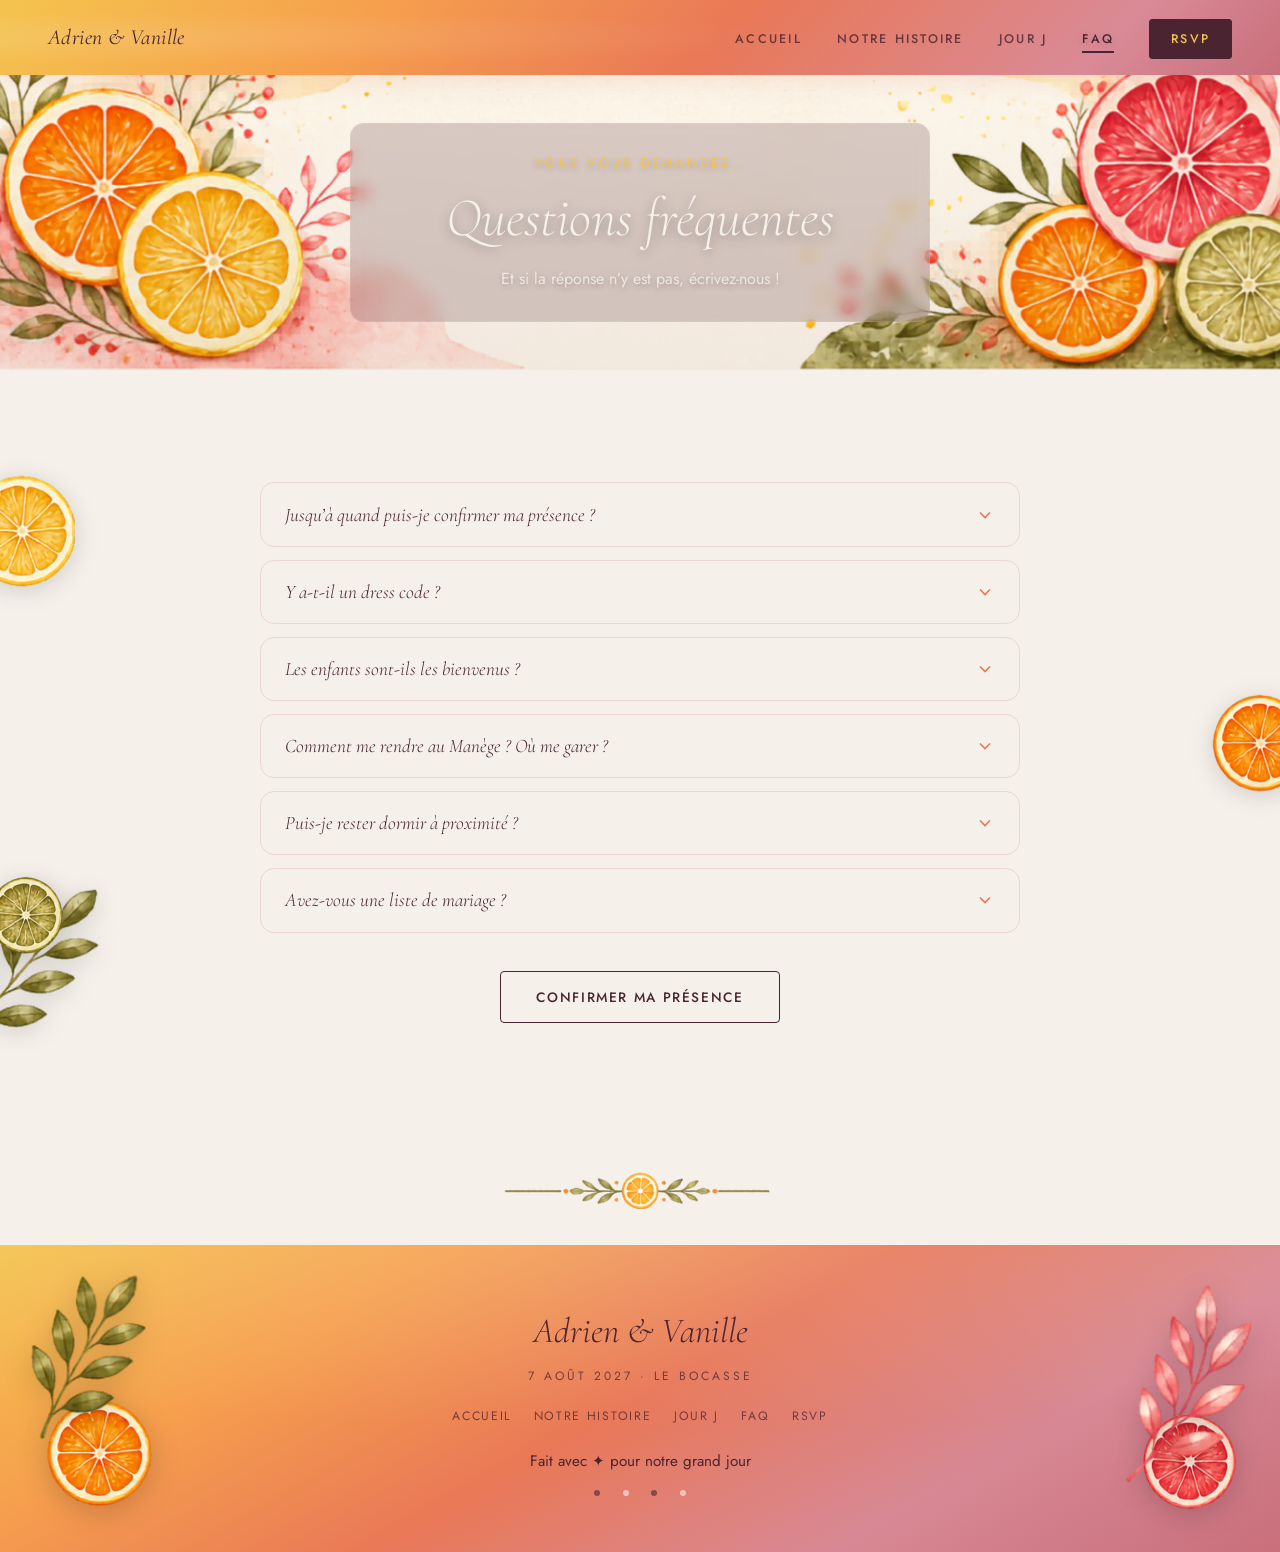
==== commit e4de1c25: "Hide internal file paths behind clean URLs and shrink headers further Switch vercel.json from redire" ====
--- a/Front/HTML/faq.html
+++ b/Front/HTML/faq.html
@@ -9,27 +9,27 @@
   <link rel="preconnect" href="https://fonts.googleapis.com">
   <link rel="preconnect" href="https://fonts.gstatic.com" crossorigin>
   <link href="https://fonts.googleapis.com/css2?family=Cormorant+Garamond:ital,wght@0,300;0,400;1,300;1,400;1,600&family=Jost:wght@300;400;500&display=swap" rel="stylesheet">
-  <link rel="stylesheet" href="../CSS/style.css">
+  <link rel="stylesheet" href="/Front/CSS/style.css">
 </head>
 <body>
 
   <nav class="nav" id="nav">
-    <a class="nav__brand" href="Index.html">Adrien <span class="amp">&amp;</span> Vanille</a>
+    <a class="nav__brand" href="/">Adrien <span class="amp">&amp;</span> Vanille</a>
     <ul class="nav__list">
-      <li><a class="nav__link" href="Index.html">Accueil</a></li>
-      <li><a class="nav__link" href="histoire.html">Notre histoire</a></li>
-      <li><a class="nav__link" href="infos.html">Jour J</a></li>
-      <li><a class="nav__link active" href="faq.html">FAQ</a></li>
-      <li><a class="nav__link nav__cta" href="rsvp.html">RSVP</a></li>
+      <li><a class="nav__link" href="/">Accueil</a></li>
+      <li><a class="nav__link" href="/histoire">Notre histoire</a></li>
+      <li><a class="nav__link" href="/infos">Jour J</a></li>
+      <li><a class="nav__link active" href="/faq">FAQ</a></li>
+      <li><a class="nav__link nav__cta" href="/rsvp">RSVP</a></li>
     </ul>
     <button class="nav__hamburger" id="hamburger" aria-label="Menu" aria-expanded="false"><span></span><span></span><span></span></button>
   </nav>
   <ul class="nav__mobile" id="nav-mobile">
-    <li><a class="nav__link" href="Index.html">Accueil</a></li>
-    <li><a class="nav__link" href="histoire.html">Notre histoire</a></li>
-    <li><a class="nav__link" href="infos.html">Jour J</a></li>
-    <li><a class="nav__link" href="faq.html">FAQ</a></li>
-    <li><a class="nav__link" href="rsvp.html">RSVP</a></li>
+    <li><a class="nav__link" href="/">Accueil</a></li>
+    <li><a class="nav__link" href="/histoire">Notre histoire</a></li>
+    <li><a class="nav__link" href="/infos">Jour J</a></li>
+    <li><a class="nav__link" href="/faq">FAQ</a></li>
+    <li><a class="nav__link" href="/rsvp">RSVP</a></li>
   </ul>
 
   <header class="pagehero">
@@ -54,10 +54,10 @@
   </header>
 
   <section class="section faq">
-    <img class="deco-png deco-agrume-jaune-faq" data-speed="0.08" src="../../Backend/images/agrume-jaune.png" alt="" aria-hidden="true" loading="lazy">
-    <img class="deco-png deco-faq-orange" data-speed="0.07" src="../../Backend/images/agrume-orange.png" alt="" aria-hidden="true" loading="lazy">
-    <img class="deco-png sway deco-faq-branche-verte" data-speed="0.05" src="../../Backend/images/grande-branche-verte.png" alt="" aria-hidden="true" loading="lazy">
-    <img class="deco-png deco-faq-vert" data-speed="0.09" src="../../Backend/images/agrume-vert.png" alt="" aria-hidden="true" loading="lazy">
+    <img class="deco-png deco-agrume-jaune-faq" data-speed="0.08" src="/Backend/images/agrume-jaune.png" alt="" aria-hidden="true" loading="lazy">
+    <img class="deco-png deco-faq-orange" data-speed="0.07" src="/Backend/images/agrume-orange.png" alt="" aria-hidden="true" loading="lazy">
+    <img class="deco-png sway deco-faq-branche-verte" data-speed="0.05" src="/Backend/images/grande-branche-verte.png" alt="" aria-hidden="true" loading="lazy">
+    <img class="deco-png deco-faq-vert" data-speed="0.09" src="/Backend/images/agrume-vert.png" alt="" aria-hidden="true" loading="lazy">
     <div class="container">
       <div class="faq-list reveal">
 
@@ -100,31 +100,31 @@
       </div>
 
       <div class="center reveal" style="margin-top:2.4rem">
-        <a class="btn btn--dark" href="rsvp.html">Confirmer ma présence</a>
+        <a class="btn btn--dark" href="/rsvp">Confirmer ma présence</a>
       </div>
     </div>
   </section>
 
     <div class="deco-separateur-wrap" aria-hidden="true">
-    <img class="deco-separateur" src="../../Backend/images/separateur.png" alt="">
+    <img class="deco-separateur" src="/Backend/images/separateur.png" alt="">
   </div>
 
   <footer class="footer">
-    <img class="deco-png deco-agrume-orange-footer-left" data-speed="0.06" src="../../Backend/images/agrume-orange.png" alt="" aria-hidden="true" loading="lazy">
-    <img class="deco-png deco-agrume-rose-footer-right" data-speed="0.05" src="../../Backend/images/agrume-rose.png" alt="" aria-hidden="true" loading="lazy">
-    <img class="deco-png sway deco-branche-footer-left" data-speed="0.08" src="../../Backend/images/petite-branche-verte.png" alt="" aria-hidden="true" loading="lazy">
-    <img class="deco-png sway deco-branche-footer-right" data-speed="0.07" src="../../Backend/images/petite-branche-rose.png" alt="" aria-hidden="true" loading="lazy">
-    <img class="deco-png deco-agrume-footer-mid" data-speed="0.05" src="../../Backend/images/agrume-vert.png" alt="" aria-hidden="true" loading="lazy">
+    <img class="deco-png deco-agrume-orange-footer-left" data-speed="0.06" src="/Backend/images/agrume-orange.png" alt="" aria-hidden="true" loading="lazy">
+    <img class="deco-png deco-agrume-rose-footer-right" data-speed="0.05" src="/Backend/images/agrume-rose.png" alt="" aria-hidden="true" loading="lazy">
+    <img class="deco-png sway deco-branche-footer-left" data-speed="0.08" src="/Backend/images/petite-branche-verte.png" alt="" aria-hidden="true" loading="lazy">
+    <img class="deco-png sway deco-branche-footer-right" data-speed="0.07" src="/Backend/images/petite-branche-rose.png" alt="" aria-hidden="true" loading="lazy">
+    <img class="deco-png deco-agrume-footer-mid" data-speed="0.05" src="/Backend/images/agrume-vert.png" alt="" aria-hidden="true" loading="lazy">
     <p class="footer__names">Adrien <span class="amp">&amp;</span> Vanille</p>
     <p class="footer__date">7 août 2027 · Le Bocasse</p>
     <nav class="footer__links">
-      <a href="Index.html">Accueil</a><a href="histoire.html">Notre histoire</a>
-      <a href="infos.html">Jour J</a>
-      <a href="faq.html">FAQ</a><a href="rsvp.html">RSVP</a>
+      <a href="/">Accueil</a><a href="/histoire">Notre histoire</a>
+      <a href="/infos">Jour J</a>
+      <a href="/faq">FAQ</a><a href="/rsvp">RSVP</a>
     </nav>
     <p class="footer__love">Fait avec ✦ pour notre grand jour</p>
     <div class="footer__citrus" aria-hidden="true"><span></span><span></span><span></span><span></span></div>
   </footer>
-  <script src="../../Backend/js/script.js" defer></script>
+  <script src="/Backend/js/script.js" defer></script>
 </body>
 </html>
--- a/Front/CSS/style.css
+++ b/Front/CSS/style.css
@@ -134,7 +134,7 @@
 /* =========================================================
    HERO (accueil) + bandeau de page (pages internes)
    ========================================================= */
-.hero{position:relative;min-height:500px;display:flex;flex-direction:column;align-items:center;justify-content:center;overflow:hidden;text-align:center;
+.hero{position:relative;min-height:420px;display:flex;flex-direction:column;align-items:center;justify-content:center;overflow:hidden;text-align:center;
   background-color:#FCF4E8;
   background-image:url('../../Backend/images/bandeau.png');
   background-repeat:no-repeat;
@@ -147,10 +147,10 @@
 .hero::after,.pagehero::after{content:'';position:absolute;inset:0;z-index:2;pointer-events:none;
   background:linear-gradient(180deg,rgba(74,37,49,.04) 0%,rgba(74,37,49,0) 30%,rgba(74,37,49,.06) 100%)}
 .hero .citrus-bg,.pagehero .citrus-bg{z-index:3;display:none}
-.hero__content{position:relative;z-index:5;color:var(--creme);display:flex;flex-direction:column;align-items:center;gap:.8rem;padding:2.4rem 2.4rem;animation:heroIn 1.4s ease both;background:linear-gradient(160deg,rgba(126,58,78,.34) 0%,rgba(74,37,49,.30) 100%);backdrop-filter:blur(12px);border-radius:var(--radius-lg);border:1.5px solid rgba(245,240,234,.28);max-width:620px;box-shadow:0 18px 50px rgba(74,37,49,.30)}
+.hero__content{position:relative;z-index:5;color:var(--creme);display:flex;flex-direction:column;align-items:center;gap:.5rem;padding:1.4rem 1.6rem;animation:heroIn 1.4s ease both;background:linear-gradient(160deg,rgba(126,58,78,.34) 0%,rgba(74,37,49,.30) 100%);backdrop-filter:blur(12px);border-radius:var(--radius-lg);border:1.5px solid rgba(245,240,234,.28);max-width:400px;box-shadow:0 18px 50px rgba(74,37,49,.30)}
 .hero__eyebrow{font-size:.88rem;letter-spacing:.28em;text-transform:uppercase;color:var(--gold);animation:heroIn 1.4s ease .2s both;text-shadow:0 2px 8px rgba(0,0,0,.3)}
 .hero__names{display:flex;flex-direction:column;align-items:center;gap:.1rem;animation:heroIn 1.4s ease .4s both}
-.hero__name{font-family:var(--font-display);font-size:clamp(3rem,9vw,6rem);font-style:italic;font-weight:300;line-height:1;color:var(--creme);letter-spacing:-.01em;text-shadow:0 4px 16px rgba(0,0,0,.4)}
+.hero__name{font-family:var(--font-display);font-size:clamp(2.6rem,7vw,4.6rem);font-style:italic;font-weight:300;line-height:1;color:var(--creme);letter-spacing:-.01em;text-shadow:0 4px 16px rgba(0,0,0,.4)}
 .hero__amp{font-family:var(--font-display);font-size:clamp(1.3rem,3.4vw,2rem);font-style:italic;color:var(--gold);margin:-.2rem 0;text-shadow:0 2px 6px rgba(0,0,0,.3)}
 .hero__location{font-size:.95rem;font-weight:300;letter-spacing:.12em;color:rgba(245,240,234,.9);animation:heroIn 1.4s ease .6s both;text-shadow:0 2px 6px rgba(0,0,0,.3)}
 .hero__content .btn{margin-top:.8rem;animation:heroIn 1.4s ease .8s both}
@@ -159,18 +159,32 @@
 .hero__scroll span{display:block;width:1px;height:60px;margin:0 auto;background:linear-gradient(to bottom,transparent,rgba(244,196,78,.6));animation:scrollLine 2s ease-in-out infinite;box-shadow:0 0 12px rgba(244,196,78,.4)}
 @keyframes scrollLine{0%,100%{opacity:0;transform:scaleY(0);transform-origin:top}50%{opacity:1;transform:scaleY(1)}}
 
+@media(max-width:600px){
+  .hero{min-height:360px;padding-top:calc(var(--nav-h) + 8px)}
+  .hero__content{padding:1.1rem 1rem;max-width:82vw;gap:.4rem}
+  .hero__name{font-size:clamp(2rem,11vw,3.4rem)}
+  .hero__scroll{bottom:1.4rem}
+}
+
 /* Bandeau de page (interne) */
-.pagehero{position:relative;overflow:hidden;text-align:center;padding:calc(var(--nav-h) + 5rem) 2rem 4.5rem;color:var(--creme);
+.pagehero{position:relative;overflow:hidden;text-align:center;padding:calc(var(--nav-h) + 3rem) 2rem 3rem;color:var(--creme);
   background-color:#FCF4E8;
   background-image:url('../../Backend/images/bandeau.png');
   background-repeat:no-repeat;
   background-size:cover;
   background-position:center}
 .pagehero__photo{display:none}
-.pagehero__inner{position:relative;z-index:5;background:rgba(74,37,49,.2);backdrop-filter:blur(8px);padding:2.2rem 2rem;border-radius:var(--radius-lg);border:1px solid rgba(245,240,234,.12);max-width:660px;margin:0 auto}
+.pagehero__inner{position:relative;z-index:5;background:rgba(74,37,49,.2);backdrop-filter:blur(8px);padding:1.8rem 1.6rem;border-radius:var(--radius-lg);border:1px solid rgba(245,240,234,.12);max-width:580px;margin:0 auto}
 .pagehero__eyebrow{font-size:.78rem;letter-spacing:.26em;text-transform:uppercase;color:var(--gold);margin-bottom:.8rem;display:block;text-shadow:0 2px 6px rgba(0,0,0,.25)}
-.pagehero__title{font-size:clamp(2.4rem,7vw,4rem);font-style:italic;color:var(--creme);text-shadow:0 3px 12px rgba(0,0,0,.35)}
+.pagehero__title{font-size:clamp(2rem,6vw,3.4rem);font-style:italic;color:var(--creme);text-shadow:0 3px 12px rgba(0,0,0,.35)}
 .pagehero__lead{max-width:560px;margin:1rem auto 0;color:rgba(245,240,234,.85);font-size:1rem;text-shadow:0 2px 6px rgba(0,0,0,.25)}
+
+@media(max-width:600px){
+  .pagehero{padding:calc(var(--nav-h) + 1.6rem) 1.1rem 2.2rem}
+  .pagehero__inner{padding:1.3rem 1.1rem}
+  .pagehero__title{font-size:clamp(1.7rem,9vw,3rem)}
+  .pagehero__lead{font-size:.92rem}
+}
 
 /* =========================================================
    COMPTE À REBOURS
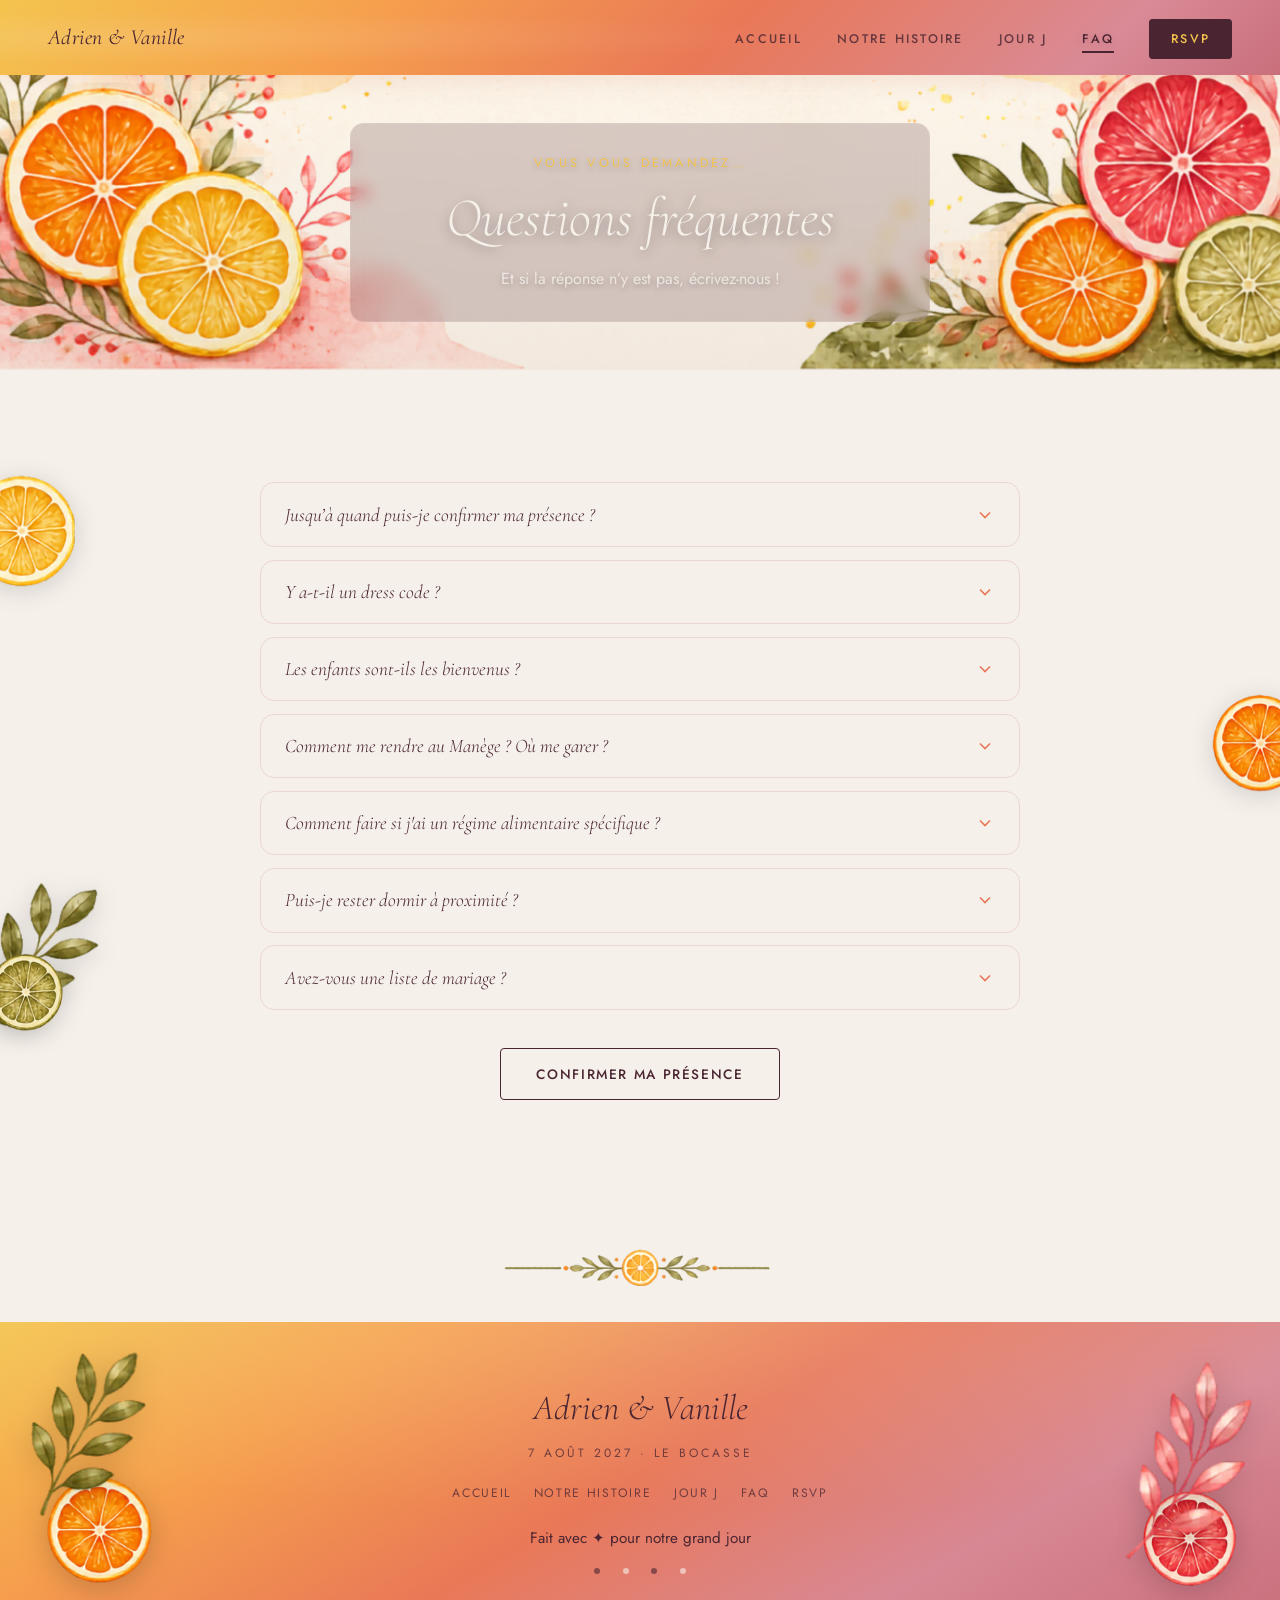
==== commit 3d628726: "Update faq.html" ====
--- a/Front/HTML/faq.html
+++ b/Front/HTML/faq.html
@@ -64,13 +64,13 @@
         <div class="faq-item">
           <button class="faq-question" aria-expanded="false">Jusqu’à quand puis-je confirmer ma présence ?
             <svg class="faq-arrow" viewBox="0 0 24 24" fill="none" stroke="currentColor" stroke-width="2"><path d="m6 9 6 6 6-6"/></svg></button>
-          <div class="faq-answer"><div class="faq-answer__inner">Merci de répondre via la page RSVP avant le <strong>1ᵉʳ mai 2027</strong>. Cela nous aide énormément pour le traiteur et le plan de table.</div></div>
+          <div class="faq-answer"><div class="faq-answer__inner">Merci de répondre via la page RSVP avant le <strong>1ᵉʳ Février 2027</strong>. Cela nous aide énormément pour le traiteur et le plan de table.</div></div>
         </div>
 
         <div class="faq-item">
           <button class="faq-question" aria-expanded="false">Y a-t-il un dress code ?
             <svg class="faq-arrow" viewBox="0 0 24 24" fill="none" stroke="currentColor" stroke-width="2"><path d="m6 9 6 6 6-6"/></svg></button>
-          <div class="faq-answer"><div class="faq-answer__inner">Pas de dress code imposé : habillez-vous comme vous le sentez ! Une partie de la journée se passe en extérieur, donc pensez à des chaussures confortables.</div></div>
+          <div class="faq-answer"><div class="faq-answer__inner">Pas de dress code imposé : habillez-vous comme vous le sentez ! Une partie de la journée se passe en extérieur, donc pensez à des chaussures confortables. Il est possible qu'il fasse assez chaud également.</div></div>
         </div>
 
         <div class="faq-item">
@@ -84,11 +84,15 @@
             <svg class="faq-arrow" viewBox="0 0 24 24" fill="none" stroke="currentColor" stroke-width="2"><path d="m6 9 6 6 6-6"/></svg></button>
           <div class="faq-answer"><div class="faq-answer__inner">Le Manège se trouve au 321 route de Bosc-Grimont, Le Valmartin, 76690 Le Bocasse, à ~25 min de Rouen. À votre arrivée, empruntez bien l’entrée du Manège, sur la droite juste après le panneau de la grange. Parking gratuit sur place — plus de détails sur la page Jour J.</div></div>
         </div>
-
+        <div class="faq-item">
+          <button class="faq-question" aria-expanded="false"> Comment faire si j'ai un régime alimentaire spécifique ?
+            <svg class="faq-arrow" viewBox="0 0 24 24" fill="none" stroke="currentColor" stroke-width="2"><path d="m6 9 6 6 6-6"/></svg></button>
+          <div class="faq-answer"><div class="faq-answer__inner">Le plat principal sera une viande blanche. Si vous avez un régime sans viande ou des allergies. Merci de nous les précisiez dans le formulaire RSVP.</div></div>
+        </div>
         <div class="faq-item">
           <button class="faq-question" aria-expanded="false">Puis-je rester dormir à proximité ?
             <svg class="faq-arrow" viewBox="0 0 24 24" fill="none" stroke="currentColor" stroke-width="2"><path d="m6 9 6 6 6-6"/></svg></button>
-          <div class="faq-answer"><div class="faq-answer__inner">Oui. Nous présélectionnons plusieurs hébergements proches, à tous les budgets. La liste vous sera transmise après votre confirmation.</div></div>
+          <div class="faq-answer"><div class="faq-answer__inner">Oui. Nous avons présélectionner les logements à proximité sur le site d'Airbnb et Abritel dans la section hébergement dans la page Jour J.</div></div>
         </div>
 
         <div class="faq-item">
